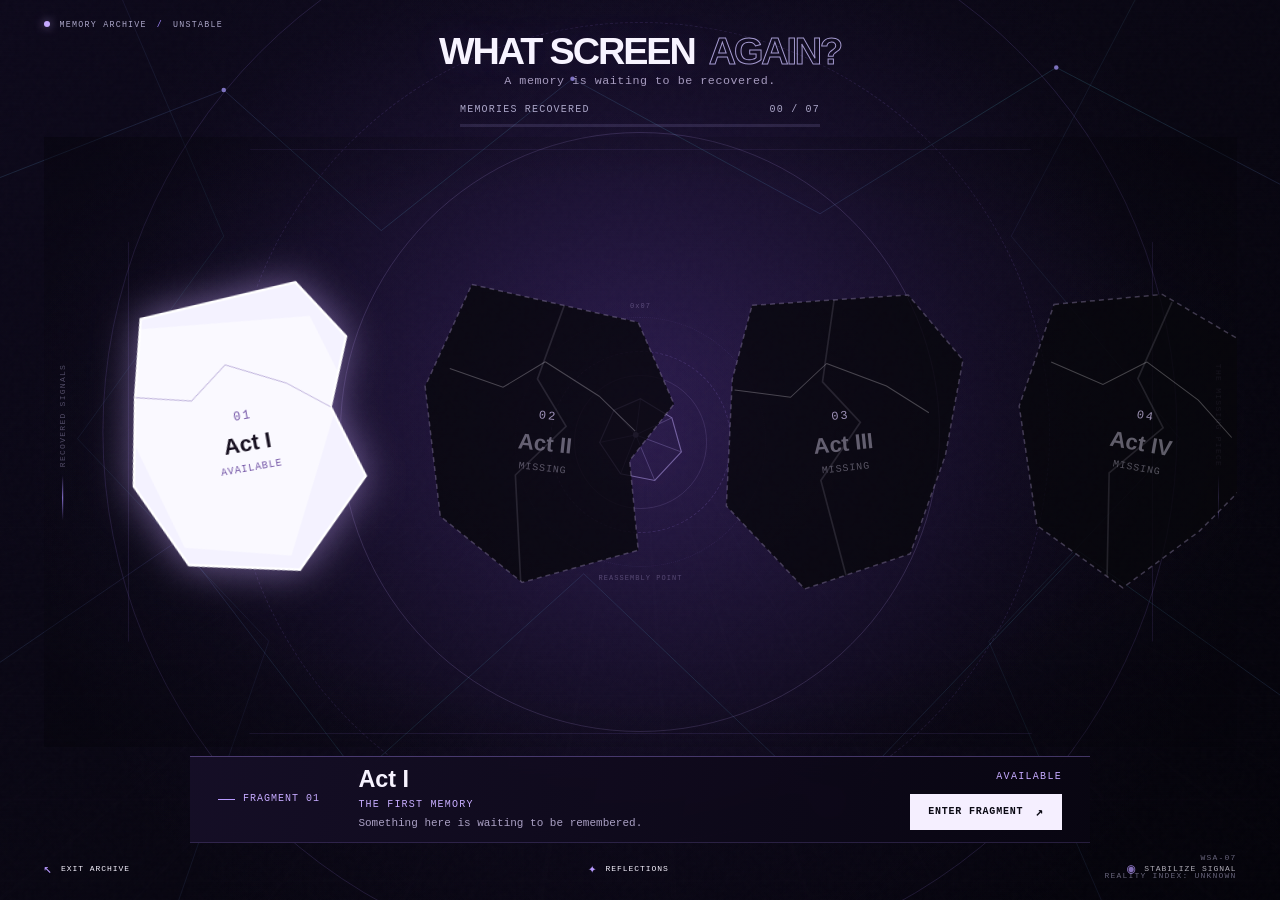
==== chapters.html @ a4ebb465 "Add files via upload" ====
<!DOCTYPE html>
<html lang="en">

<head>
    <meta charset="UTF-8">
    <meta name="viewport" content="width=device-width, initial-scale=1.0">
    <meta name="theme-color" content="#080711">
    <meta name="description" content="Seven fragments. Seven memories. One broken reality.">
    <title>Fragments - What Screen Again?</title>

    <link rel="stylesheet" href="css/chapters.css">

    <script src="js/progress.js" defer></script>
    <script src="js/page-transition.js" defer></script>
    <script src="js/acts.js" defer></script>
    <script src="js/toc.js" defer></script>
</head>

<body class="chapters-page">
    <main class="fragment-world" id="archiveScreen">
        <div class="fragment-backdrop" aria-hidden="true">
            <div class="portal-halo"></div>
            <div class="portal-ring portal-ring--outer"></div>
            <div class="portal-ring portal-ring--middle"></div>
            <div class="portal-ring portal-ring--inner"></div>
            <div class="portal-grid"></div>
            <div class="portal-scanline"></div>
            <div class="portal-noise"></div>

            <svg class="background-geometry" viewBox="0 0 1200 800" preserveAspectRatio="xMidYMid slice">
                <defs>
                    <linearGradient id="geometryGradient" x1="0" y1="0" x2="1" y2="1">
                        <stop offset="0%" stop-color="#8d78ff" />
                        <stop offset="50%" stop-color="#63e9ff" />
                        <stop offset="100%" stop-color="#8d78ff" />
                    </linearGradient>
                </defs>

                <g fill="none" stroke="url(#geometryGradient)" stroke-width="0.8">
                    <path d="M0 170 L230 80 L370 205 L540 70 L760 190 L970 60 L1200 180" opacity=".22" />
                    <path d="M0 610 L190 480 L350 690 L550 510 L770 720 L990 490 L1200 640" opacity=".19" />
                    <path d="M140 0 L230 210 L100 390 L270 570 L190 800" opacity=".13" />
                    <path d="M1040 0 L930 210 L1080 390 L910 570 L1010 800" opacity=".13" />
                </g>

                <g fill="#a99bff">
                    <circle cx="230" cy="80" r="2" />
                    <circle cx="540" cy="70" r="2" />
                    <circle cx="970" cy="60" r="2" />
                    <circle cx="350" cy="690" r="2" />
                    <circle cx="770" cy="720" r="2" />
                </g>
            </svg>
        </div>

        <div class="world-label world-label--top" aria-hidden="true">
            <span class="signal-dot"></span>
            <span>MEMORY ARCHIVE</span>
            <span class="label-divider">/</span>
            <span>UNSTABLE</span>
        </div>

        <div class="world-coordinate" aria-hidden="true">
            <span>WSA-07</span>
            <span>REALITY INDEX: UNKNOWN</span>
        </div>

        <section class="archive-interface" aria-label="Act selection">
            <div class="archive-introduction">
                <p class="archive-eyebrow">SEVEN PIECES OF A BROKEN WHOLE</p>
                <h1 class="archive-title">
                    WHAT SCREEN
                    <span>AGAIN?</span>
                </h1>
                <p class="archive-subtitle" id="archivePrompt">A memory is waiting to be recovered.</p>
            </div>

            <div class="archive-progress" aria-live="polite">
                <div class="archive-progress-heading">
                    <span id="archiveProgressLabel">MEMORY INTEGRITY</span>
                    <span id="archiveProgressStatus">01 / 07</span>
                </div>

                <div class="archive-progress-track" id="archiveProgressTrack" role="progressbar"
                    aria-label="Recovered acts" aria-valuemin="0" aria-valuemax="7" aria-valuenow="0">
                    <div class="archive-progress-fill" id="archiveProgressFill"></div>
                </div>
            </div>

            <div class="fragment-stage" id="fragmentStage">
                <div class="fragment-stage-caption fragment-stage-caption--left" aria-hidden="true">
                    <span class="caption-line"></span>
                    <span>RECOVERED SIGNALS</span>
                </div>

                <div class="fragment-stage-caption fragment-stage-caption--right" aria-hidden="true">
                    <span>THE MISSING PIECE</span>
                    <span class="caption-line"></span>
                </div>

                <div class="archive-record-grid" id="chapterList" aria-label="Seven story fragments">
                    <div class="fragment-loading" role="status">
                        <span class="loading-glyph" aria-hidden="true">◇</span>
                        <span>Reconstructing memory...</span>
                    </div>
                </div>

                <div class="fragment-core" id="fragmentCore" aria-hidden="true">
                    <div class="core-ring core-ring--one"></div>
                    <div class="core-ring core-ring--two"></div>
                    <div class="core-ring core-ring--three"></div>

                    <svg class="core-symbol" viewBox="0 0 100 100">
                        <path d="M50 5 L83 25 L93 61 L65 91 L29 84 L7 51 L22 17 Z" fill="none" stroke="currentColor"
                            stroke-width="1.2" />
                        <path
                            d="M50 5 L45 43 L83 25 M45 43 L93 61 M45 43 L29 84 M45 43 L7 51 M45 43 L22 17 M45 43 L65 91"
                            fill="none" stroke="currentColor" stroke-width=".8" opacity=".7" />
                        <circle cx="45" cy="43" r="3" fill="currentColor" />
                    </svg>

                    <span class="core-coordinate core-coordinate--top">0x07</span>
                    <span class="core-coordinate core-coordinate--bottom">REASSEMBLY POINT</span>
                </div>

                <div class="assembly-flash" id="assemblyFlash" aria-hidden="true"></div>
                <div class="fragment-stage-vignette" aria-hidden="true"></div>
            </div>

            <section class="act-inspector" id="actDetailScreen" aria-live="polite" aria-atomic="true">
                <div class="inspector-index">
                    <span class="inspector-index-line"></span>
                    <span id="actDetailNumber">FRAGMENT 01</span>
                </div>

                <div class="inspector-copy">
                    <h2 id="actDetailTitle">Act I</h2>
                    <p class="inspector-subtitle" id="actDetailSubtitle">THE FIRST MEMORY</p>
                    <p class="inspector-description" id="actDetailDescription">One piece remains visible. The rest are
                        lost in the signal.</p>
                </div>

                <div class="inspector-action">
                    <span class="inspector-status" id="actDetailStatus">AVAILABLE</span>
                    <a class="open-act-link" id="openActLink" href="chapters/chapter-1.html">
                        <span class="open-act-link-text">ENTER FRAGMENT</span>
                        <span class="open-act-link-arrow" aria-hidden="true">↗</span>
                    </a>
                </div>
            </section>

            <p class="archive-hint" id="archiveHint">SELECT A LIT FRAGMENT TO INSPECT ITS MEMORY</p>
        </section>

        <nav class="world-controls" aria-label="Archive controls">
            <a class="world-control" href="index.html" aria-label="Return to title screen">
                <span aria-hidden="true">↖</span>
                <span>EXIT ARCHIVE</span>
            </a>

            <a class="world-control" href="ending.html">
                <span aria-hidden="true">✦</span>
                <span>REFLECTIONS</span>
            </a>

            <button class="world-control world-control--quiet" id="toggleSignal" type="button" aria-pressed="false">
                <span class="signal-control-icon" aria-hidden="true">◉</span>
                <span>STABILIZE SIGNAL</span>
            </button>
        </nav>

        <div class="transition-overlay" id="pageTransition" aria-hidden="true" data-transition-state="idle">
            <div class="transition-scanlines"></div>
            <div class="transition-flash"></div>

            <div class="transition-message">
                <span class="transition-message-mark">W/</span>
                <span class="transition-message-text" id="transitionMessage">PREPARING YOUR STORY</span>
                <span class="transition-message-line"></span>
            </div>

            <div class="transition-coordinate">
                <span>WSA // SYSTEM</span>
                <span id="transitionStatus">CONNECTION STABLE</span>
            </div>
        </div>
    </main>
</body>

</html>
---- css/chapters.css ----
:root {
    color-scheme: dark;
    --color-void: #08070d;
    --color-night: #0c0a13;
    --color-panel: #13101c;
    --color-panel-soft: #191523;
    --color-panel-raised: #211b2d;
    --color-text: #f1edf5;
    --color-text-soft: #c2b9ce;
    --color-muted: #82788f;
    --color-violet: #b7a0ff;
    --color-violet-bright: #d0bfff;
    --color-violet-deep: #7960b9;
    --color-cyan: #8bd8df;
    --color-pink: #e7a4cb;
    --color-border: rgb(205 184 242 / 15%);
    --color-border-strong: rgb(205 184 242 / 30%);
    --color-success: #a9d7b8;
    --color-warning: #e7c58c;
    --color-danger: #e99aa7;

    --font-display: "Georgia", "Times New Roman", serif;
    --font-body: "Segoe UI", "Helvetica Neue", sans-serif;
    --font-interface: "Consolas", "Courier New", monospace;

    --text-xs: 0.68rem;
    --text-sm: 0.8rem;
    --text-base: 1rem;
    --text-lg: 1.15rem;
    --text-xl: 1.4rem;

    --page-width: 1440px;
    --content-width: 1080px;
    --reading-width: 760px;

    --space-1: 0.25rem;
    --space-2: 0.5rem;
    --space-3: 0.75rem;
    --space-4: 1rem;
    --space-5: 1.5rem;
    --space-6: 2rem;
    --space-7: 3rem;
    --space-8: 4rem;

    --radius-sm: 4px;
    --radius-md: 8px;
    --radius-lg: 14px;
    --radius-pill: 999px;

    --shadow-soft: 0 12px 40px rgb(0 0 0 / 22%);
    --shadow-deep: 0 24px 80px rgb(0 0 0 / 45%);

    --transition-fast: 160ms ease;
    --transition-normal: 280ms ease;
    --transition-slow: 500ms ease;
}

*,
*::before,
*::after {
    box-sizing: border-box;
}

html {
    min-height: 100%;
    scroll-behavior: smooth;
    background: var(--color-void);
    scrollbar-color: #514263 var(--color-night);
    scrollbar-width: thin;
}

body {
    min-width: 320px;
    min-height: 100vh;
    margin: 0;
    background: var(--color-void);
    color: var(--color-text);
    font-family: var(--font-body);
    font-size: var(--text-base);
    line-height: 1.65;
    -webkit-font-smoothing: antialiased;
    -moz-osx-font-smoothing: grayscale;
}

body,
button,
input,
textarea,
select {
    font-family: var(--font-body);
}

button,
input,
textarea,
select {
    color: inherit;
    font-size: inherit;
}

button,
a {
    -webkit-tap-highlight-color: transparent;
}

button {
    cursor: pointer;
}

button:disabled {
    cursor: not-allowed;
    opacity: 0.4;
}

a {
    color: inherit;
    text-decoration: none;
}

img,
picture,
video,
canvas,
svg {
    display: block;
    max-width: 100%;
}

img {
    height: auto;
}

h1,
h2,
h3,
h4,
p,
figure,
blockquote {
    margin: 0;
}

h1,
h2,
h3,
h4 {
    font-weight: 400;
    line-height: 1.15;
}

ul,
ol {
    margin: 0;
    padding: 0;
    list-style: none;
}

[hidden],
.hidden {
    display: none !important;
}

::selection {
    color: var(--color-void);
    background: var(--color-violet);
}

::-webkit-scrollbar {
    width: 8px;
    height: 8px;
}

::-webkit-scrollbar-track {
    background: var(--color-night);
}

::-webkit-scrollbar-thumb {
    border: 2px solid var(--color-night);
    border-radius: var(--radius-pill);
    background: #514263;
}

::-webkit-scrollbar-thumb:hover {
    background: #77638f;
}

:focus-visible {
    outline: 2px solid var(--color-cyan);
    outline-offset: 4px;
}

:focus:not(:focus-visible) {
    outline: none;
}

button:focus-visible,
a:focus-visible {
    border-radius: var(--radius-sm);
}

.skip-link {
    position: fixed;
    z-index: 9999;
    top: 1rem;
    left: 1rem;
    padding: 0.75rem 1rem;
    transform: translateY(-180%);
    border: 1px solid var(--color-border-strong);
    border-radius: var(--radius-md);
    background: var(--color-panel);
    color: var(--color-text);
}

.skip-link:focus {
    transform: translateY(0);
}

.display-font {
    font-family: var(--font-display);
}

.interface-font {
    font-family: var(--font-interface);
}

.eyebrow {
    color: var(--color-violet);
    font-family: var(--font-interface);
    font-size: var(--text-xs);
    font-weight: 600;
    letter-spacing: 0.24em;
    line-height: 1.6;
    text-transform: uppercase;
}

.muted-text {
    color: var(--color-muted);
}

.accent-text {
    color: var(--color-violet-bright);
}

.primary-button,
.secondary-button {
    display: inline-flex;
    min-height: 46px;
    align-items: center;
    justify-content: center;
    gap: 0.75rem;
    padding: 0.75rem 1.25rem;
    border: 1px solid transparent;
    border-radius: var(--radius-sm);
    font-family: var(--font-interface);
    font-size: var(--text-sm);
    font-weight: 600;
    letter-spacing: 0.1em;
    text-align: center;
    text-transform: uppercase;
    transition:
        color var(--transition-fast),
        background var(--transition-fast),
        border-color var(--transition-fast),
        transform var(--transition-fast),
        box-shadow var(--transition-fast);
}

.primary-button {
    border-color: var(--color-violet);
    background: var(--color-violet);
    color: var(--color-void);
}

.primary-button:hover:not(:disabled) {
    transform: translateY(-2px);
    border-color: var(--color-violet-bright);
    background: var(--color-violet-bright);
    box-shadow: 0 8px 28px rgb(183 160 255 / 20%);
}

.secondary-button {
    border-color: var(--color-border-strong);
    background: rgb(255 255 255 / 2%);
    color: var(--color-text);
}

.secondary-button:hover:not(:disabled) {
    border-color: var(--color-violet);
    background: rgb(183 160 255 / 8%);
    color: var(--color-violet-bright);
}

.button-link {
    text-decoration: none;
}

.panel {
    border: 1px solid var(--color-border);
    border-radius: var(--radius-md);
    background: var(--color-panel);
    box-shadow: var(--shadow-soft);
}

.divider {
    width: 100%;
    height: 1px;
    border: 0;
    background: linear-gradient(90deg, transparent, var(--color-border-strong), transparent);
}

.page-transition-overlay {
    position: fixed;
    z-index: 9998;
    inset: 0;
    pointer-events: none;
    background: var(--color-void);
    opacity: 0;
    transition: opacity var(--transition-normal);
}

.page-transition-overlay.is-active {
    pointer-events: auto;
    opacity: 1;
}

@media (max-width: 768px) {
    :root {
        --space-7: 2.25rem;
        --space-8: 3rem;
    }

    body {
        font-size: 0.95rem;
    }
}

@media (max-width:480px) {
    :root {
        --text-xl: 1.2rem;
    }

    .primary-button,
    .secondary-button {
        min-height: 44px;
        padding: 0.7rem 1rem;
        font-size: 0.72rem;
    }
}

@media (prefers-reduced-motion:reduce) {

    *,
    *::before,
    *::after {
        scroll-behavior: auto !important;
        animation-duration: 0.01ms !important;
        animation-iteration-count: 1 !important;
        transition-duration: 0.01ms !important;
    }
}

:root {
    --void: #080611;
    --void-deep: #04030a;
    --panel: rgba(16, 11, 32, 0.94);
    --white: #f7f3ff;
    --muted: #aaa0c4;
    --violet: #a58aff;
    --violet-hot: #d0bdff;
    --cyan: #b9a4ff;
    --line: rgba(177, 148, 255, 0.25);
    --ease-out: cubic-bezier(0.16, 1, 0.3, 1);
    --fragment-size: clamp(110px, 20vmin, 300px);
}

* {
    box-sizing: border-box;
}

html {
    min-height: 100%;
    background: var(--void);
}

body.chapters-page {
    width: 100%;
    min-width: 320px;
    min-height: 100vh;
    min-height: 100dvh;
    margin: 0;
    overflow: hidden;
    color: var(--white);
    background: var(--void);
    font-family: "Courier New", monospace;
}

body.chapters-page a {
    color: inherit;
    text-decoration: none;
}

body.chapters-page button {
    color: inherit;
    font: inherit;
}

body.chapters-page button:focus-visible,
body.chapters-page a:focus-visible {
    outline: 2px solid var(--cyan);
    outline-offset: 5px;
}

.fragment-world {
    position: relative;
    isolation: isolate;
    display: grid;
    grid-template-rows: auto minmax(0, 1fr) auto;
    width: 100%;
    min-height: 100vh;
    min-height: 100dvh;
    padding:
        clamp(12px, 2.3vh, 24px) clamp(14px, 3.4vw, 54px);
    overflow: hidden;
    background:
        radial-gradient(ellipse at 50% 42%, rgba(105, 64, 180, 0.2), transparent 58%),
        linear-gradient(145deg, #0d091b 0%, #080611 56%, #04030a 100%);
}

.fragment-backdrop {
    position: absolute;
    z-index: -2;
    inset: 0;
    overflow: hidden;
    pointer-events: none;
}

.portal-halo {
    position: absolute;
    top: 50%;
    left: 50%;
    width: min(95vw, 1250px);
    aspect-ratio: 1;
    border-radius: 50%;
    transform: translate(-50%, -50%);
    background: radial-gradient(circle, rgba(128, 83, 220, 0.16) 0%, rgba(79, 48, 145, 0.07) 42%, transparent 72%);
    animation: halo-breathe 9s ease-in-out infinite;
}

.portal-ring {
    position: absolute;
    top: 48%;
    left: 50%;
    aspect-ratio: 1;
    border: 1px solid rgba(170, 133, 255, 0.15);
    border-radius: 50%;
    transform: translate(-50%, -50%);
}

.portal-ring--outer {
    width: min(84vw, 1100px);
    animation:
        orbit-spin 100s linear infinite;
}

.portal-ring--middle {
    width: min(67vw, 820px);
    border-style: dashed;
    border-color: rgba(170, 133, 255, 0.13);
    animation: orbit-spin 70s linear infinite reverse;
}

.portal-ring--inner {
    width: min(48vw, 600px);
    border-color: rgba(195, 166, 255, 0.17);
}

.portal-grid {
    position: absolute;
    inset: -25%;
    opacity: 0.2;
    background-image:
        linear-gradient(rgba(155, 124, 220, 0.045) 1px, transparent 1px),
        linear-gradient(90deg, rgba(155, 124, 220, 0.045) 1px, transparent 1px);
    background-size: clamp(28px, 4vw, 58px) clamp(28px, 4vw, 58px);
    transform: perspective(600px) rotateX(62deg) scale(1.6);
    transform-origin: center 68%;
    mask-image: linear-gradient(to bottom, transparent 3%, black 38%, transparent 95%);
}

.portal-scanline {
    position: absolute;
    inset: 0;
    opacity: 0.07;
    background: repeating-linear-gradient(to bottom, transparent 0, transparent 3px, rgba(190, 174, 255, 0.07) 4px);
}

.portal-noise {
    position: absolute;
    inset: 0;
    opacity: 0.035;
    background-image: url("data:image/svg+xml,%3Csvg viewBox='0 0 180 180' xmlns='http://www.w3.org/2000/svg'%3E%3Cfilter id='n'%3E%3CfeTurbulence type='fractalNoise' baseFrequency='.92' numOctaves='3' stitchTiles='stitch'/%3E%3C/filter%3E%3Crect width='100%25' height='100%25' filter='url(%23n)' opacity='.55'/%3E%3C/svg%3E");
}

.background-geometry {
    position: absolute;
    inset: 0;
    width: 100%;
    height: 100%;
    opacity: 0.72;
}

.world-label,
.world-coordinate {
    position: relative;
    z-index: 5;
    display: flex;
    align-items: center;
    gap: 10px;
    color: #aaa5c7;
    font-size: clamp(8px, 0.65vw, 10px);
    letter-spacing: 0.15em;
}

.world-label {
    justify-self: start;
    min-height: 20px;
}

.signal-dot {
    width: 6px;
    height: 6px;
    flex: 0 0 auto;
    border-radius: 50%;
    background: #c5aaff;
    box-shadow: 0 0 10px rgba(197, 170, 255, 0.7);
    animation: signal-pulse 2.2s ease-in-out infinite;
}

.label-divider {
    color: var(--violet);
}

.world-coordinate {
    position: absolute;
    right: clamp(14px, 3.4vw, 54px);
    bottom: 18px;
    flex-direction: column;
    align-items: flex-end;
    gap: 5px;
    opacity: 0.58;
    text-align: right;
    font-size: 8px;
}

.archive-interface {
    position: relative;
    z-index: 2;
    display: grid;
    grid-template-rows: auto auto minmax(0, 1fr) auto auto;
    align-items: center;
    justify-items: center;
    gap: clamp(6px, 1.1vh, 12px);
    width: 100%;
    min-height: 0;
    padding: 0;
}

.archive-introduction {
    position: relative;
    z-index: 3;
    width: 100%;
    text-align: center;
}

.archive-eyebrow {
    margin: 0 0 7px;
    color: #c4aaff;
    font-size: clamp(8px, 0.8vw, 11px);
    letter-spacing: 0.24em;
}

.archive-title {
    margin: 0;
    font-family: Arial, Helvetica, sans-serif;
    font-size: clamp(24px, 4.2vh, 40px);
    font-weight: 900;
    line-height: 0.9;
    letter-spacing: -0.055em;
    text-shadow: 0 0 35px rgba(157, 131, 255, 0.14);
}

.archive-title span {
    display: inline-block;
    margin-left: 0.15em;
    color: transparent;
    -webkit-text-stroke: 1px rgba(205, 193, 255, 0.78);
    text-shadow: none;
}

.archive-subtitle {
    margin: 4px 0 0;
    color: #a69bbf;
    font-size: clamp(10px, 1.3vh, 13px);
    letter-spacing: 0.045em;
}

.archive-progress {
    width: min(360px, 60vw);
    margin: 0 auto;
}

.archive-progress-heading {
    display: flex;
    justify-content: space-between;
    gap: 12px;
    margin-bottom: 6px;
    color: #aaa5c7;
    font-size: 10px;
    letter-spacing: 0.12em;
}

.archive-progress-track {
    width: 100%;
    height: 3px;
    overflow: hidden;
    background: rgba(175, 164, 232, 0.15);
}

.archive-progress-fill {
    width: 0;
    height: 100%;
    background: linear-gradient(90deg, #7955d9, #c1a5ff);
    box-shadow: 0 0 12px rgba(172, 132, 255, 0.35);
    transition: width 800ms var(--ease-out);
}

.fragment-stage {
    position: relative;
    display: grid;
    place-items: center;
    width: 100%;
    height: 100%;
    min-height: 0;
    overflow: visible;
    isolation: isolate;
    container-type: size;
    --fragment-size: clamp(110px, min(55cqh, 22cqw), 300px);
}

.fragment-stage::before {
    position: absolute;
    z-index: -1;
    inset: 2% 7%;
    border: 1px solid rgba(166, 128, 255, 0.12);
    content: "";
    clip-path: polygon(12% 0, 88% 0, 100% 16%, 100% 84%, 88% 100%, 12% 100%, 0 84%, 0 16%);
}

.fragment-stage-caption {
    position: absolute;
    z-index: 1;
    top: 50%;
    display: flex;
    align-items: center;
    gap: 8px;
    color: rgba(169, 161, 204, 0.5);
    font-size: 8px;
    letter-spacing: 0.16em;
    writing-mode: vertical-rl;
}

.fragment-stage-caption--left {
    left: 1%;
    transform: translateY(-50%) rotate(180deg);
}

.fragment-stage-caption--right {
    right: 1%;
    transform: translateY(-50%);
}

.caption-line {
    width: 1px;
    height: clamp(22px, 5vh, 55px);
    background: linear-gradient(transparent, var(--violet), transparent);
}

.archive-record-grid {
    position: relative;
    z-index: 3;
    display: flex;
    align-items: center;
    gap: clamp(16px, 3cqw, 48px);
    width: 100%;
    height: 100%;
    min-height: 0;
    padding-inline: 6%;
    overflow-x: auto;
    overflow-y: hidden;
    overscroll-behavior-x: contain;
    scroll-snap-type: x proximity;
    scrollbar-width: thin;
}

.archive-record-grid .chapter-node:first-child {
    margin-left: auto;
}

.archive-record-grid .chapter-node:last-child {
    margin-right: auto;
}

.fragment-loading {
    display: flex;
    flex-direction: column;
    align-items: center;
    gap: 12px;
    margin: auto;
    color: var(--muted);
    font-size: 10px;
    letter-spacing: 0.14em;
    text-align: center;
    animation: loading-fade 1.5s ease-in-out infinite alternate;
}

.loading-glyph {
    color: #c5aaff;
    font-size: 30px;
}

.fragment-core {
    position: absolute;
    z-index: 0;
    top: 50%;
    left: 50%;
    display: grid;
    place-items: center;
    width: clamp(150px, 24vmin, 280px);
    aspect-ratio: 1;
    pointer-events: none;
    transform: translate(-50%, -50%);
    color: #c6adff;
    opacity: 0.48;
}

.core-ring {
    position: absolute;
    inset: 0;
    border: 1px solid rgba(174, 137, 255, 0.36);
    border-radius: 50%;
}

.core-ring--one {
    inset: 8%;
    border-style: dashed;
    animation: orbit-spin 30s linear infinite;
}

.core-ring--two {
    inset: 19%;
    border-color: rgba(196, 168, 255, 0.28);
    animation: orbit-spin 22s linear infinite reverse;
}

.core-ring--three {
    inset: -8%;
    border-color: rgba(174, 137, 255, 0.19);
    border-style: dotted;
    animation: orbit-spin 45s linear infinite;
}

.core-symbol {
    width: 44%;
    color: #c5adff;
    filter: drop-shadow(0 0 12px rgba(164, 125, 255, 0.45));
}

.core-coordinate {
    position: absolute;
    color: rgba(198, 179, 238, 0.68);
    font-size: 7px;
    letter-spacing: 0.15em;
}

.core-coordinate--top {
    top: -15%;
}

.core-coordinate--bottom {
    bottom: -16%;
    white-space: nowrap;
}

.chapter-node {
    position: relative;
    display: block;
    flex: 0 0 auto;
    width: var(--fragment-size);
    aspect-ratio: 220 / 250;
    min-width: 0;
    padding: 0;
    border: 0;
    background: none;
    overflow: visible;
    color: var(--white);
    text-align: center;
    cursor: pointer;
    scroll-snap-align: center;
    filter: drop-shadow(0 0 18px rgba(133, 87, 220, 0.13));
    transition:
        transform 500ms var(--ease-out),
        opacity 400ms ease,
        filter 400ms ease;
}

.chapter-node:hover,
.chapter-node:focus-visible {
    z-index: 5;
    transform: translateY(-5px) scale(1.045);
    filter: drop-shadow(0 0 22px rgba(169, 128, 255, 0.35));
}

.fragment-art {
    position: absolute;
    inset: 0;
    width: 100%;
    height: 100%;
    overflow: visible;
    pointer-events: none;
}

.fragment-label {
    position: absolute;
    inset: 0;
    display: flex;
    flex-direction: column;
    align-items: center;
    justify-content: center;
    gap: 0.3em;
    pointer-events: none;
}

.chapter-number {
    color: #c5aaff;
    font-size: clamp(8px, calc(var(--fragment-size) * 0.075), 12px);
    letter-spacing: 0.16em;
}

.chapter-title {
    max-width: 100%;
    color: var(--white);
    font-family: Arial, Helvetica, sans-serif;
    font-size: clamp(11px, calc(var(--fragment-size) * 0.125), 22px);
    font-weight: 800;
    line-height: 1.15;
    overflow-wrap: anywhere;
}

.chapter-status {
    color: #c7b2ff;
    font-size: clamp(7px, calc(var(--fragment-size) * 0.055), 10px);
    letter-spacing: 0.09em;
}

.fragment-silhouette {
    stroke: rgba(190, 160, 255, 0.6);
    stroke-width: 1.5px;
    vector-effect: non-scaling-stroke;
}

.fragment-crack {
    stroke: rgba(255, 255, 255, 0.3);
    stroke-width: 1px;
    vector-effect: non-scaling-stroke;
}

.fragment-memory-symbol {
    font-size: 72px;
    fill: #fff;
    stroke: #120a24;
    stroke-width: 1px;
    paint-order: stroke;
}

.chapter-node.is-available {
    filter: drop-shadow(0 0 28px rgba(197, 168, 255, 0.32));
}

.chapter-node.is-available .fragment-silhouette {
    stroke: #fff;
    stroke-width: 2px;
}

.chapter-node.is-available .fragment-crack {
    stroke: rgba(90, 60, 160, 0.4);
}

.chapter-node.is-available .chapter-number,
.chapter-node.is-available .chapter-status {
    color: #7254a6;
}

.chapter-node.is-available .chapter-title {
    color: #171020;
}

.chapter-node.is-complete {
    filter: drop-shadow(0 0 18px rgba(145, 103, 220, 0.2));
}

.chapter-node.is-complete .fragment-label {
    justify-content: flex-end;
    padding-bottom: 12%;
    text-shadow: 0 1px 8px rgba(5, 3, 12, 0.9);
}

.chapter-node.is-complete .chapter-status {
    color: #d0baff;
}

.chapter-node.is-locked {
    color: #625777;
    filter: saturate(0.45);
    opacity: 0.8;
}

.chapter-node.is-locked .fragment-silhouette {
    stroke: rgba(170, 140, 230, 0.45);
    stroke-dasharray: 5 4;
}

.chapter-node.is-locked .chapter-title {
    color: #77718d;
}

.chapter-node.is-locked .chapter-status {
    color: #69647d;
}

.chapter-node.is-selected {
    filter: drop-shadow(0 0 20px rgba(200, 170, 255, 0.55));
}

.chapter-node.is-selected .fragment-silhouette {
    stroke: #fff;
    stroke-width: 2.5px;
}

.act-inspector {
    position: relative;
    z-index: 4;
    display: grid;
    grid-template-columns: auto minmax(0, 1fr) auto;
    align-items: center;
    gap: clamp(18px, 3vw, 42px);
    width: min(900px, 100%);
    min-height: 0;
    padding: 10px clamp(16px, 2.5vw, 28px);
    background: linear-gradient(100deg, rgba(22, 15, 39, 0.95), rgba(9, 6, 18, 0.91));
    border-top: 1px solid rgba(175, 143, 255, 0.35);
    border-bottom: 1px solid rgba(175, 143, 255, 0.18);
    backdrop-filter: blur(12px);
}

.inspector-index {
    display: flex;
    align-items: center;
    gap: 8px;
    color: #c5aaff;
    font-size: 10px;
    letter-spacing: 0.1em;
    white-space: nowrap;
}

.inspector-index-line {
    display: block;
    width: 17px;
    height: 1px;
    background: #b89aff;
}

.inspector-copy {
    min-width: 0;
}

.inspector-copy h2 {
    margin: 0;
    font-family: Arial, Helvetica, sans-serif;
    font-size: clamp(18px, 2.6vh, 26px);
    font-weight: 800;
    line-height: 1.1;
}

.inspector-subtitle {
    margin: 4px 0 0;
    color: #c7adff;
    font-size: 10px;
    letter-spacing: 0.12em;
}

.inspector-description {
    max-width: 60ch;
    margin: 2px 0 0;
    color: var(--muted);
    font-size: 11px;
    line-height: 1.45;
}

.inspector-action {
    display: flex;
    flex-direction: column;
    align-items: flex-end;
    gap: 9px;
}

.inspector-status {
    color: #c5aaff;
    font-size: 10px;
    letter-spacing: 0.13em;
}

.open-act-link {
    display: inline-flex;
    align-items: center;
    justify-content: center;
    gap: 12px;
    min-height: 36px;
    padding: 0 18px;
    color: #0a0913 !important;
    background: #f5efff;
    font-size: 10px;
    font-weight: 800;
    letter-spacing: 0.08em;
    transition: background 250ms ease, box-shadow 250ms ease, transform 250ms ease;
}

.open-act-link:hover {
    color: #171020 !important;
    background: #d8c4ff;
    box-shadow: 0 0 24px rgba(174, 137, 255, 0.25);
    transform: translateY(-2px);
}

.open-act-link[aria-disabled="true"] {
    color: #8a859e !important;
    background: rgba(114, 108, 145, 0.16);
    box-shadow: none;
    pointer-events: none;
}

.open-act-link-arrow {
    font-size: 13px;
}

.archive-hint {
    margin: 0;
    color: rgba(190, 174, 224, 0.66);
    font-size: 10px;
    letter-spacing: 0.14em;
    text-align: center;
}

.world-controls {
    position: relative;
    z-index: 5;
    display: flex;
    align-items: center;
    justify-content: space-between;
    gap: 12px;
    min-height: 22px;
}

.world-control {
    display: inline-flex;
    align-items: center;
    gap: 8px;
    padding: 5px 0;
    color: #a9a2c5;
    background: transparent;
    border: 0;
    cursor: pointer;
    font-size: 8px !important;
    letter-spacing: 0.12em;
    transition: color 250ms ease;
}

.world-control:hover {
    color: #cbb5ff;
}

.world-control>span:first-child {
    color: #b89aff;
    font-size: 14px;
}

.world-control--quiet {
    opacity: 0.7;
}

.world-control--quiet[aria-pressed="true"] {
    color: #cbb5ff;
    opacity: 1;
}

.fragment-world.is-assembling .chapter-node {
    animation: fragment-converge 1.25s var(--ease-out) both;
}

.fragment-world.is-assembling .chapter-node:nth-child(2) {
    animation-delay: 60ms;
}

.fragment-world.is-assembling .chapter-node:nth-child(3) {
    animation-delay: 120ms;
}

.fragment-world.is-assembling .chapter-node:nth-child(4) {
    animation-delay: 180ms;
}

.fragment-world.is-assembling .chapter-node:nth-child(5) {
    animation-delay: 240ms;
}

.fragment-world.is-assembling .chapter-node:nth-child(6) {
    animation-delay: 300ms;
}

.fragment-world.is-assembling .chapter-node:nth-child(7) {
    animation-delay: 360ms;
}

.assembly-flash {
    position: absolute;
    z-index: 8;
    inset: 0;
    opacity: 0;
    pointer-events: none;
    background: radial-gradient(circle at center, rgba(250, 243, 255, 0.85) 0%, rgba(165, 125, 255, 0.3) 16%, transparent 58%);
}

.fragment-world.is-assembling .assembly-flash {
    animation: assembly-flare 1.8s ease-out both;
}

.fragment-world.is-assembled .fragment-core {
    color: #c6adff;
    opacity: 1;
    filter: drop-shadow(0 0 18px rgba(174, 137, 255, 0.5));
}

.fragment-world.is-assembled .core-ring {
    border-color: rgba(196, 168, 255, 0.6);
}

body.chapters-page .world-label,
body.chapters-page .archive-introduction,
body.chapters-page .archive-progress,
body.chapters-page .fragment-stage,
body.chapters-page .act-inspector,
body.chapters-page .archive-hint,
body.chapters-page .world-controls {
    animation: interface-enter 700ms var(--ease-out) both;
}

body.chapters-page .archive-introduction {
    animation-delay: 70ms;
}

body.chapters-page .archive-progress {
    animation-delay: 140ms;
}

body.chapters-page .fragment-stage {
    animation-delay: 200ms;
}

body.chapters-page .act-inspector {
    animation-delay: 280ms;
}

body.chapters-page .world-controls {
    animation-delay: 340ms;
}

.fragment-world.signal-stabilized .portal-grid,
.fragment-world.signal-stabilized .portal-scanline,
.fragment-world.signal-stabilized .portal-noise {
    opacity: 0.025;
}

.fragment-world.signal-stabilized .portal-ring {
    animation-play-state: paused;
    opacity: 0.45;
}

.fragment-world.signal-stabilized .portal-halo {
    animation: none;
    opacity: 0.45;
}

@keyframes interface-enter {
    from {
        opacity: 0;
        transform: translateY(12px);
    }

    to {
        opacity: 1;
        transform: translateY(0);
    }
}

@keyframes halo-breathe {

    0%,
    100% {
        opacity: 0.55;
        transform: translate(-50%, -50%) scale(0.96);
    }

    50% {
        opacity: 1;
        transform: translate(-50%, -50%) scale(1.04);
    }
}

@keyframes orbit-spin {
    to {
        rotate: 360deg;
    }
}

@keyframes signal-pulse {

    0%,
    100% {
        opacity: 0.55;
        box-shadow: 0 0 5px #c5aaff;
    }

    50% {
        opacity: 1;
        box-shadow: 0 0 13px #c5aaff;
    }
}

@keyframes loading-fade {
    from {
        opacity: 0.45;
    }

    to {
        opacity: 1;
    }
}

@keyframes fragment-converge {
    0% {
        transform: translate(0, 0) scale(1);
    }

    55% {
        transform: translate(0, -8px) scale(0.94);
    }

    100% {
        transform: translate(0, 0) scale(1);
    }
}

@keyframes assembly-flare {
    0% {
        opacity: 0;
    }

    35% {
        opacity: 1;
    }

    100% {
        opacity: 0;
    }
}

@media (min-width:601px) {
    .fragment-world {
        height: 100dvh;
        min-height: 0;
        padding-block: clamp(8px, 1.6vh, 18px);
    }

    .archive-eyebrow,
    .archive-hint {
        display: none;
    }
}

@media (max-width:900px) {
    .fragment-stage-caption {
        font-size: 7px;
    }

    .act-inspector {
        gap: 18px;
    }

    .world-coordinate {
        display: none;
    }
}

@media (max-width:600px) {
    body.chapters-page {
        overflow: auto;
        overflow-x: hidden;
    }

    .fragment-world {
        min-height: 100vh;
        min-height: 100dvh;
        height: auto;
        grid-template-rows: auto 1fr auto;
        padding: max(12px, env(safe-area-inset-top)) 12px max(12px, env(safe-area-inset-bottom));
        overflow: clip;
    }

    .archive-interface {
        grid-template-rows: auto auto minmax(240px, 1fr) auto auto;
        gap: 14px;
        padding: 12px 0;
    }

    .archive-eyebrow {
        font-size: 8px;
        letter-spacing: 0.16em;
    }

    .archive-title {
        font-size: clamp(32px, 9vw, 46px);
    }

    .archive-subtitle {
        font-size: 11px;
    }

    .archive-progress {
        width: min(340px, 82vw);
    }

    .fragment-stage {
        min-height: 320px;
    }

    .fragment-stage::before {
        inset: 3%;
    }

    .fragment-stage-caption {
        display: none;
    }

    .fragment-core {
        width: clamp(100px, 28vw, 150px);
    }

    .act-inspector {
        grid-template-columns: 1fr;
        gap: 14px;
        padding: 18px;
    }

    .inspector-copy h2 {
        font-size: 25px;
    }

    .inspector-description {
        font-size: 12px;
    }

    .inspector-action {
        align-items: flex-start;
    }

    .open-act-link {
        min-height: 42px;
        font-size: 9px;
    }

    .archive-hint {
        max-width: 90%;
        font-size: 8px;
        line-height: 1.7;
    }

    .world-controls {
        padding-top: 5px;
    }

    .world-control {
        gap: 5px;
        font-size: 7px !important;
    }

    .portal-ring--outer {
        width: 125vw;
    }

    .portal-ring--middle {
        width: 100vw;
    }

    .portal-ring--inner {
        width: 75vw;
    }
}

@media (max-height:650px) and (min-width:601px) {
    .fragment-world {
        padding-top: 8px;
        padding-bottom: 8px;
    }

    .archive-interface {
        gap: 5px;
    }

    .archive-title {
        font-size: clamp(22px, 4.5vh, 32px);
    }

    .fragment-core {
        width: clamp(100px, 18vmin, 175px);
    }

    .act-inspector {
        padding-top: 7px;
        padding-bottom: 7px;
    }
}

@media (prefers-reduced-motion:reduce) {

    *,
    *::before,
    *::after {
        scroll-behavior: auto !important;
        animation-duration: 0.01ms !important;
        animation-iteration-count: 1 !important;
        transition-duration: 0.01ms !important;
    }
}

.fragment-stage {
    grid-template-columns: minmax(0, 1fr);
    grid-template-rows: minmax(0, 1fr);
}

.archive-record-grid {
    grid-area: 1 / 1;
}

.fragment-stage-vignette {
    position: absolute;
    z-index: 2;
    inset: 0;
    pointer-events: none;
    background: radial-gradient(ellipse at center, transparent 60%, rgba(4, 3, 10, 0.45) 100%);
}

.transition-overlay {
    position: fixed;
    inset: 0;
    z-index: 9999;
    display: grid;
    place-items: center;
    overflow: hidden;
    background: #050509;
    color: #e8e8f4;
    opacity: 0;
    visibility: hidden;
    pointer-events: none;
    isolation: isolate;
}

.transition-overlay.is-active {
    visibility: visible;
    pointer-events: auto;
}

.transition-overlay.is-visible {
    opacity: 1;
}

.transition-overlay.is-exiting {
    opacity: 1;
    visibility: visible;
    pointer-events: auto;
    animation: none;
}

.transition-scanlines {
    position: absolute;
    inset: 0;
    z-index: -1;
    pointer-events: none;
    background: repeating-linear-gradient(to bottom, transparent 0, transparent 3px, rgb(160 180 255 / 5%) 4px, transparent 5px);
    opacity: 0;
}

.transition-overlay.is-active .transition-scanlines {
    animation: transition-scanline-flicker 0.16s steps(2, end) infinite;
}

.transition-overlay::before,
.transition-overlay::after {
    position: absolute;
    inset: 0;
    content: "";
    pointer-events: none;
    opacity: 0;
}

.transition-overlay::before {
    background: rgb(60 115 255 / 9%);
    mix-blend-mode: screen;
}

.transition-overlay::after {
    background: rgb(255 40 95 / 6%);
    mix-blend-mode: screen;
}

.transition-overlay.is-glitching::before {
    animation: transition-signal-blue 0.45s steps(2, end) both;
}

.transition-overlay.is-glitching::after {
    animation: transition-signal-red 0.45s steps(2, end) both;
}

.transition-message {
    display: flex;
    flex-direction: column;
    align-items: center;
    gap: 18px;
    width: min(82vw, 440px);
    text-align: center;
    opacity: 0;
    transform: translateY(12px);
}

.transition-overlay.is-active .transition-message {
    animation: transition-message-in 0.7s ease 0.15s both;
}

.transition-message-mark {
    display: grid;
    place-items: center;
    width: 48px;
    height: 48px;
    border: 1px solid rgb(174 185 255 / 40%);
    color: #c4cbff;
    font-size: 1.1rem;
    letter-spacing: -0.08em;
    box-shadow: 0 0 22px rgb(104 122 255 / 12%), inset 0 0 16px rgb(104 122 255 / 8%);
}

.transition-message-text {
    color: #c5c7dc;
    font-family: var(--font-mono, monospace);
    font-size: clamp(0.65rem, 1.6vw, 0.8rem);
    font-weight: 600;
    letter-spacing: 0.28em;
    line-height: 1.8;
    overflow-wrap: anywhere;
}

.transition-message-line {
    display: block;
    width: 0;
    height: 1px;
    background: linear-gradient(90deg, transparent, #8997ff, #e0e4ff, #8997ff, transparent);
    box-shadow: 0 0 14px rgb(137 151 255 / 65%);
}

.transition-overlay.is-active .transition-message-line {
    animation: transition-line-expand 0.8s ease 0.35s forwards;
}

.transition-coordinate {
    position: absolute;
    right: clamp(18px, 4vw, 48px);
    bottom: clamp(18px, 4vh, 36px);
    left: clamp(18px, 4vw, 48px);
    display: flex;
    justify-content: space-between;
    gap: 16px;
    color: rgb(185 190 220 / 45%);
    font-family: var(--font-mono, monospace);
    font-size: 0.58rem;
    letter-spacing: 0.13em;
    text-transform: uppercase;
    opacity: 0;
}

.transition-overlay.is-active .transition-coordinate {
    animation: transition-coordinate-in 0.6s ease 0.5s forwards;
}

#transitionStatus {
    text-align: right;
}

.transition-flash {
    position: absolute;
    inset: 0;
    z-index: 2;
    background: #dfe5ff;
    opacity: 0;
    pointer-events: none;
}

.transition-overlay.is-flashing .transition-flash {
    animation: transition-flash 0.28s ease-out both;
}

.transition-overlay.is-glitching .transition-message-mark {
    animation: transition-mark-glitch 0.35s steps(2, end) both;
}

.transition-overlay.is-glitching .transition-message-text {
    animation: transition-text-glitch 0.35s steps(2, end) both;
}

@keyframes transition-message-in {
    from {
        opacity: 0;
        transform: translateY(12px);
        filter: blur(5px);
    }

    to {
        opacity: 1;
        transform: translateY(0);
        filter: blur(0);
    }
}

@keyframes transition-line-expand {
    from {
        width: 0;
    }

    to {
        width: min(100%, 240px);
    }
}

@keyframes transition-coordinate-in {
    from {
        opacity: 0;
        transform: translateY(5px);
    }

    to {
        opacity: 1;
        transform: translateY(0);
    }
}

@keyframes transition-scanline-flicker {
    0% {
        opacity: 0.25;
    }

    50% {
        opacity: 0.7;
    }

    100% {
        opacity: 0.4;
    }
}

@keyframes transition-signal-blue {
    0% {
        opacity: 0;
        transform: translateX(0);
    }

    20% {
        opacity: 0.7;
        transform: translateX(-7px);
    }

    45% {
        opacity: 0.15;
        transform: translateX(5px);
    }

    70% {
        opacity: 0.65;
        transform: translateX(-3px);
    }

    100% {
        opacity: 0;
        transform: translateX(0);
    }
}

@keyframes transition-signal-red {
    0% {
        opacity: 0;
        transform: translateX(0);
    }

    25% {
        opacity: 0.65;
        transform: translateX(6px);
    }

    50% {
        opacity: 0.1;
        transform: translateX(-5px);
    }

    75% {
        opacity: 0.55;
        transform: translateX(3px);
    }

    100% {
        opacity: 0;
        transform: translateX(0);
    }
}

@keyframes transition-mark-glitch {

    0%,
    100% {
        transform: translateX(0);
        opacity: 1;
    }

    20% {
        transform: translateX(-4px);
        opacity: 0.5;
    }

    40% {
        transform: translateX(3px);
        opacity: 1;
    }

    60% {
        transform: translateX(-2px);
        opacity: 0.7;
    }
}

@keyframes transition-text-glitch {

    0%,
    100% {
        transform: translateX(0);
        text-shadow: none;
    }

    25% {
        transform: translateX(3px);
        text-shadow: -3px 0 #ff416b, 3px 0 #647cff;
    }

    50% {
        transform: translateX(-2px);
        text-shadow: 2px 0 #ff416b, -2px 0 #647cff;
    }

    75% {
        transform: translateX(1px);
        text-shadow: -2px 0 #ff416b, 2px 0 #647cff;
    }
}

@keyframes transition-flash {
    0% {
        opacity: 0;
    }

    15% {
        opacity: 0.85;
    }

    100% {
        opacity: 0;
    }
}

@keyframes transition-blackout {
    0% {
        opacity: 0;
    }

    100% {
        opacity: 1;
    }
}

@media (prefers-reduced-motion:reduce) {

    .transition-overlay *,
    .transition-overlay::before,
    .transition-overlay::after {
        animation-duration: 0.01ms !important;
        animation-iteration-count: 1 !important;
        transition-duration: 0.01ms !important;
    }
}

@media (max-width:480px) {
    .transition-coordinate {
        font-size: 0.5rem;
        letter-spacing: 0.08em;
    }

    .transition-message {
        gap: 14px;
    }
}
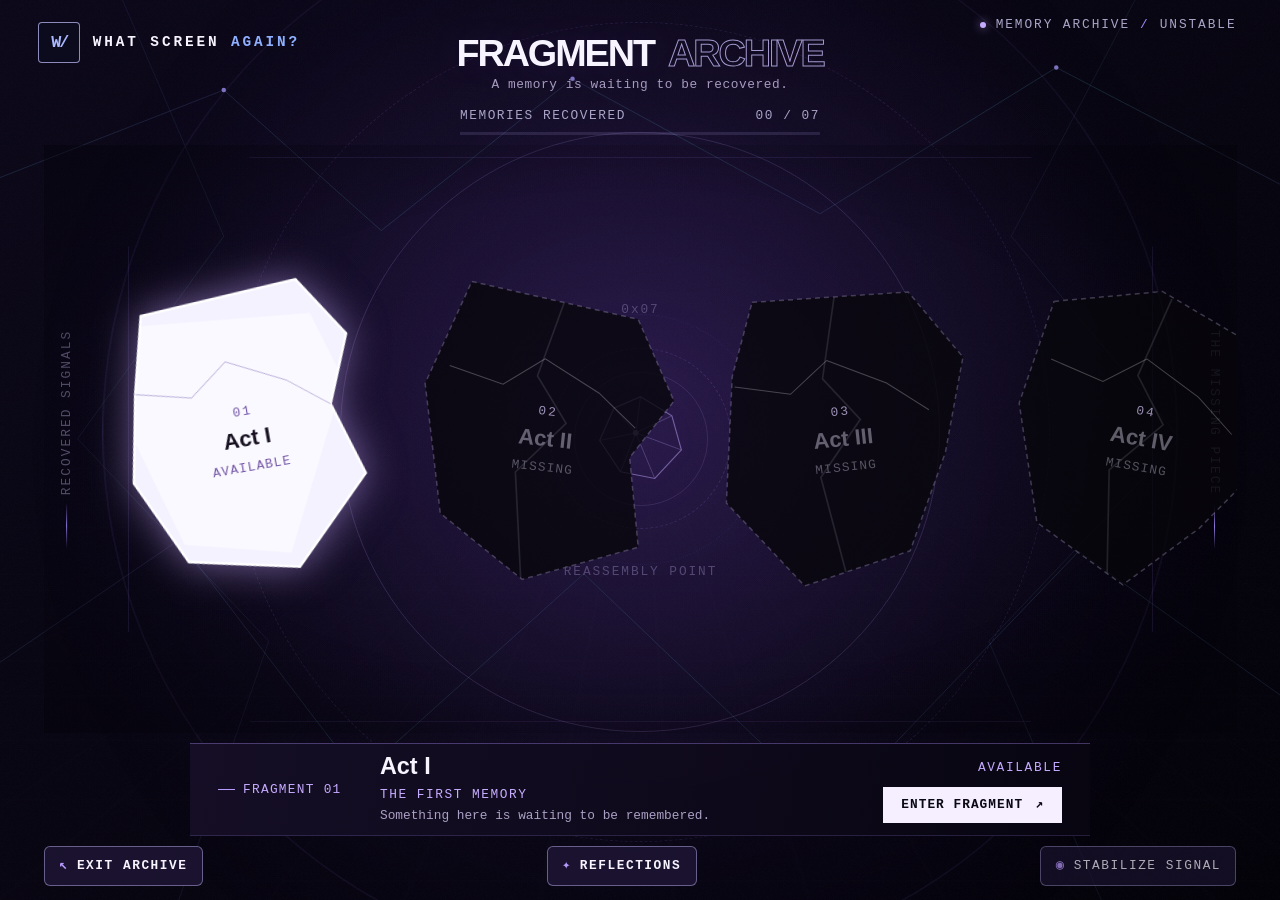
==== commit 984be642: "Add files via upload" ====
--- a/chapters.html
+++ b/chapters.html
@@ -6,9 +6,11 @@
     <meta name="viewport" content="width=device-width, initial-scale=1.0">
     <meta name="theme-color" content="#080711">
     <meta name="description" content="Seven fragments. Seven memories. One broken reality.">
-    <title>Fragments - What Screen Again?</title>
+    <title>Fragment Archive - What Screen Again?</title>
 
+    <link rel="icon" href="art/favicon.svg" type="image/svg+xml">
     <link rel="stylesheet" href="css/chapters.css">
+    <link rel="stylesheet" href="css/brand.css">
 
     <script src="js/progress.js" defer></script>
     <script src="js/page-transition.js" defer></script>
@@ -53,6 +55,11 @@
             </svg>
         </div>
 
+        <a class="wsa-logo archive-logo" href="index.html" aria-label="What Screen Again? — title screen">
+                <span class="wsa-logo-mark" aria-hidden="true">W/</span>
+                <span class="wsa-logo-text">WHAT SCREEN <b>AGAIN?</b></span>
+            </a>
+
         <div class="world-label world-label--top" aria-hidden="true">
             <span class="signal-dot"></span>
             <span>MEMORY ARCHIVE</span>
@@ -60,17 +67,12 @@
             <span>UNSTABLE</span>
         </div>
 
-        <div class="world-coordinate" aria-hidden="true">
-            <span>WSA-07</span>
-            <span>REALITY INDEX: UNKNOWN</span>
-        </div>
-
         <section class="archive-interface" aria-label="Act selection">
             <div class="archive-introduction">
                 <p class="archive-eyebrow">SEVEN PIECES OF A BROKEN WHOLE</p>
                 <h1 class="archive-title">
-                    WHAT SCREEN
-                    <span>AGAIN?</span>
+                    FRAGMENT
+                    <span>ARCHIVE</span>
                 </h1>
                 <p class="archive-subtitle" id="archivePrompt">A memory is waiting to be recovered.</p>
             </div>
@@ -142,7 +144,7 @@
 
                 <div class="inspector-action">
                     <span class="inspector-status" id="actDetailStatus">AVAILABLE</span>
-                    <a class="open-act-link" id="openActLink" href="chapters/chapter-1.html">
+                    <a class="open-act-link" id="openActLink" href="chapters/chapter.html?act=1">
                         <span class="open-act-link-text">ENTER FRAGMENT</span>
                         <span class="open-act-link-arrow" aria-hidden="true">↗</span>
                     </a>
@@ -180,7 +182,7 @@
             </div>
 
             <div class="transition-coordinate">
-                <span>WSA // SYSTEM</span>
+                <span>WHAT SCREEN AGAIN?</span>
                 <span id="transitionStatus">CONNECTION STABLE</span>
             </div>
         </div>
--- a/css/chapters.css
+++ b/css/chapters.css
@@ -7,7 +7,7 @@
     --color-panel-raised: #211b2d;
     --color-text: #f1edf5;
     --color-text-soft: #c2b9ce;
-    --color-muted: #82788f;
+    --color-muted: #aaa1be;
     --color-violet: #b7a0ff;
     --color-violet-bright: #d0bfff;
     --color-violet-deep: #7960b9;
@@ -23,7 +23,7 @@
     --font-body: "Segoe UI", "Helvetica Neue", sans-serif;
     --font-interface: "Consolas", "Courier New", monospace;
 
-    --text-xs: 0.68rem;
+    --text-xs: 0.8rem;
     --text-sm: 0.8rem;
     --text-base: 1rem;
     --text-lg: 1.15rem;
@@ -343,7 +343,7 @@
     .secondary-button {
         min-height: 44px;
         padding: 0.7rem 1rem;
-        font-size: 0.72rem;
+        font-size: 0.8rem;
     }
 }
 
@@ -498,7 +498,8 @@
     position: absolute;
     inset: 0;
     opacity: 0.035;
-    background-image: url("data:image/svg+xml,%3Csvg viewBox='0 0 180 180' xmlns='http://www.w3.org/2000/svg'%3E%3Cfilter id='n'%3E%3CfeTurbulence type='fractalNoise' baseFrequency='.92' numOctaves='3' stitchTiles='stitch'/%3E%3C/filter%3E%3Crect width='100%25' height='100%25' filter='url(%23n)' opacity='.55'/%3E%3C/svg%3E");
+    background-image: url("../art/grain.png");
+    background-size: 128px 128px;
 }
 
 .background-geometry {
@@ -517,7 +518,7 @@
     align-items: center;
     gap: 10px;
     color: #aaa5c7;
-    font-size: clamp(8px, 0.65vw, 10px);
+    font-size: clamp(0.8rem, 0.65vw, 10px);
     letter-spacing: 0.15em;
 }
 
@@ -549,7 +550,7 @@
     gap: 5px;
     opacity: 0.58;
     text-align: right;
-    font-size: 8px;
+    font-size: 0.8rem;
 }
 
 .archive-interface {
@@ -575,7 +576,7 @@
 .archive-eyebrow {
     margin: 0 0 7px;
     color: #c4aaff;
-    font-size: clamp(8px, 0.8vw, 11px);
+    font-size: clamp(0.8rem, 0.8vw, 11px);
     letter-spacing: 0.24em;
 }
 
@@ -600,7 +601,7 @@
 .archive-subtitle {
     margin: 4px 0 0;
     color: #a69bbf;
-    font-size: clamp(10px, 1.3vh, 13px);
+    font-size: clamp(0.8rem, 1.3vh, 13px);
     letter-spacing: 0.045em;
 }
 
@@ -615,7 +616,7 @@
     gap: 12px;
     margin-bottom: 6px;
     color: #aaa5c7;
-    font-size: 10px;
+    font-size: 0.8rem;
     letter-spacing: 0.12em;
 }
 
@@ -664,7 +665,7 @@
     align-items: center;
     gap: 8px;
     color: rgba(169, 161, 204, 0.5);
-    font-size: 8px;
+    font-size: 0.8rem;
     letter-spacing: 0.16em;
     writing-mode: vertical-rl;
 }
@@ -717,7 +718,7 @@
     gap: 12px;
     margin: auto;
     color: var(--muted);
-    font-size: 10px;
+    font-size: 0.8rem;
     letter-spacing: 0.14em;
     text-align: center;
     animation: loading-fade 1.5s ease-in-out infinite alternate;
@@ -778,7 +779,7 @@
 .core-coordinate {
     position: absolute;
     color: rgba(198, 179, 238, 0.68);
-    font-size: 7px;
+    font-size: 0.8rem;
     letter-spacing: 0.15em;
 }
 
@@ -842,7 +843,7 @@
 
 .chapter-number {
     color: #c5aaff;
-    font-size: clamp(8px, calc(var(--fragment-size) * 0.075), 12px);
+    font-size: clamp(0.8rem, calc(var(--fragment-size) * 0.075), 12px);
     letter-spacing: 0.16em;
 }
 
@@ -850,7 +851,7 @@
     max-width: 100%;
     color: var(--white);
     font-family: Arial, Helvetica, sans-serif;
-    font-size: clamp(11px, calc(var(--fragment-size) * 0.125), 22px);
+    font-size: clamp(0.8rem, calc(var(--fragment-size) * 0.125), 22px);
     font-weight: 800;
     line-height: 1.15;
     overflow-wrap: anywhere;
@@ -858,7 +859,7 @@
 
 .chapter-status {
     color: #c7b2ff;
-    font-size: clamp(7px, calc(var(--fragment-size) * 0.055), 10px);
+    font-size: clamp(0.8rem, calc(var(--fragment-size) * 0.055), 10px);
     letter-spacing: 0.09em;
 }
 
@@ -967,7 +968,7 @@
     align-items: center;
     gap: 8px;
     color: #c5aaff;
-    font-size: 10px;
+    font-size: 0.8rem;
     letter-spacing: 0.1em;
     white-space: nowrap;
 }
@@ -994,7 +995,7 @@
 .inspector-subtitle {
     margin: 4px 0 0;
     color: #c7adff;
-    font-size: 10px;
+    font-size: 0.8rem;
     letter-spacing: 0.12em;
 }
 
@@ -1002,7 +1003,7 @@
     max-width: 60ch;
     margin: 2px 0 0;
     color: var(--muted);
-    font-size: 11px;
+    font-size: 0.8rem;
     line-height: 1.45;
 }
 
@@ -1015,7 +1016,7 @@
 
 .inspector-status {
     color: #c5aaff;
-    font-size: 10px;
+    font-size: 0.8rem;
     letter-spacing: 0.13em;
 }
 
@@ -1028,7 +1029,7 @@
     padding: 0 18px;
     color: #0a0913 !important;
     background: #f5efff;
-    font-size: 10px;
+    font-size: 0.8rem;
     font-weight: 800;
     letter-spacing: 0.08em;
     transition: background 250ms ease, box-shadow 250ms ease, transform 250ms ease;
@@ -1055,7 +1056,7 @@
 .archive-hint {
     margin: 0;
     color: rgba(190, 174, 224, 0.66);
-    font-size: 10px;
+    font-size: 0.8rem;
     letter-spacing: 0.14em;
     text-align: center;
 }
@@ -1079,7 +1080,7 @@
     background: transparent;
     border: 0;
     cursor: pointer;
-    font-size: 8px !important;
+    font-size: 0.8rem !important;
     letter-spacing: 0.12em;
     transition: color 250ms ease;
 }
@@ -1298,7 +1299,7 @@
 
 @media (max-width:900px) {
     .fragment-stage-caption {
-        font-size: 7px;
+        font-size: 0.8rem;
     }
 
     .act-inspector {
@@ -1332,7 +1333,7 @@
     }
 
     .archive-eyebrow {
-        font-size: 8px;
+        font-size: 0.8rem;
         letter-spacing: 0.16em;
     }
 
@@ -1341,7 +1342,7 @@
     }
 
     .archive-subtitle {
-        font-size: 11px;
+        font-size: 0.8rem;
     }
 
     .archive-progress {
@@ -1375,7 +1376,7 @@
     }
 
     .inspector-description {
-        font-size: 12px;
+        font-size: 0.8rem;
     }
 
     .inspector-action {
@@ -1384,12 +1385,12 @@
 
     .open-act-link {
         min-height: 42px;
-        font-size: 9px;
+        font-size: 0.8rem;
     }
 
     .archive-hint {
         max-width: 90%;
-        font-size: 8px;
+        font-size: 0.8rem;
         line-height: 1.7;
     }
 
@@ -1399,7 +1400,7 @@
 
     .world-control {
         gap: 5px;
-        font-size: 7px !important;
+        font-size: 0.8rem !important;
     }
 
     .portal-ring--outer {
@@ -1569,7 +1570,7 @@
 .transition-message-text {
     color: #c5c7dc;
     font-family: var(--font-mono, monospace);
-    font-size: clamp(0.65rem, 1.6vw, 0.8rem);
+    font-size: clamp(0.8rem, 1.6vw, 0.8rem);
     font-weight: 600;
     letter-spacing: 0.28em;
     line-height: 1.8;
@@ -1598,7 +1599,7 @@
     gap: 16px;
     color: rgb(185 190 220 / 45%);
     font-family: var(--font-mono, monospace);
-    font-size: 0.58rem;
+    font-size: 0.8rem;
     letter-spacing: 0.13em;
     text-transform: uppercase;
     opacity: 0;
@@ -1822,11 +1823,107 @@
 
 @media (max-width:480px) {
     .transition-coordinate {
-        font-size: 0.5rem;
+        font-size: 0.8rem;
         letter-spacing: 0.08em;
     }
 
     .transition-message {
         gap: 14px;
     }
-}+}
+/* Big spinning / breathing layers get their own compositor layer so they do not repaint each frame. */
+.portal-halo,
+.portal-ring--outer,
+.portal-ring--middle,
+.core-ring--one,
+.core-ring--two,
+.core-ring--three {
+    will-change: transform;
+}
+
+
+/* ---------- Readability pass: shared logo, visible controls ---------- */
+
+.archive-logo {
+    position: absolute;
+    z-index: 30;
+    top: clamp(12px, 2.4vh, 24px);
+    left: clamp(18px, 3vw, 44px);
+}
+
+.world-label--top {
+    justify-self: end;
+}
+
+.world-control {
+    padding: 0.45rem 0.9rem;
+    border: 1px solid rgb(200 190 255 / 45%);
+    border-radius: 6px;
+    background: rgb(30 22 52 / 85%);
+    color: #ece6ff;
+    font-weight: 700;
+}
+
+.world-control:hover,
+.world-control:focus-visible {
+    border-color: #fff;
+    background: rgb(70 52 118 / 95%);
+    color: #fff;
+}
+
+.open-act-link {
+    font-weight: 700;
+}
+
+@media (max-width: 600px) {
+    body.chapters-page {
+        overflow-x: hidden;
+    }
+
+    .archive-logo {
+        top: 10px;
+        left: 14px;
+    }
+
+    .archive-logo .wsa-logo-text {
+        display: none;
+    }
+
+    .archive-logo .wsa-logo-mark {
+        width: 2.2rem;
+        height: 2.2rem;
+    }
+
+    .world-label--top {
+        display: none;
+    }
+
+    .archive-introduction {
+        margin-top: 2.6rem;
+    }
+
+    .archive-eyebrow {
+        letter-spacing: 0.1em;
+    }
+
+    .archive-title {
+        font-size: clamp(1.5rem, 8vw, 2rem);
+    }
+
+    .world-controls {
+        flex-wrap: wrap;
+        gap: 0.4rem;
+        justify-content: center;
+        min-width: 0;
+    }
+
+    .world-control {
+        min-width: 0;
+        padding: 0.4rem 0.6rem;
+        letter-spacing: 0.04em;
+    }
+
+    .archive-hint {
+        letter-spacing: 0.06em;
+    }
+}
--- a/css/brand.css
+++ b/css/brand.css
@@ -0,0 +1,85 @@
+/* One wordmark for the whole site: the "W/" mark plus WHAT SCREEN AGAIN?
+   Markup (same everywhere):
+   <a class="wsa-logo" href="index.html">
+       <span class="wsa-logo-mark" aria-hidden="true">W/</span>
+       <span class="wsa-logo-text">WHAT SCREEN <b>AGAIN?</b></span>
+   </a>
+   Use .wsa-logo--small for footers. */
+
+.wsa-logo {
+    display: inline-flex;
+    align-items: center;
+    gap: 0.8rem;
+    color: #f1f3ff;
+    font-family: Consolas, "Courier New", ui-monospace, monospace;
+    text-decoration: none;
+}
+
+.wsa-logo-mark {
+    display: grid;
+    width: 2.6rem;
+    height: 2.6rem;
+    flex: 0 0 auto;
+    place-items: center;
+    border: 1px solid rgb(195 195 255 / 70%);
+    border-radius: 4px;
+    background: rgb(12 14 32 / 70%);
+    color: #a9b8ff;
+    font-size: 1.05rem;
+    font-weight: 700;
+    letter-spacing: -0.12em;
+    transition: color 200ms ease, background 200ms ease, transform 200ms ease;
+}
+
+.wsa-logo-text {
+    font-size: 0.9rem;
+    font-weight: 700;
+    letter-spacing: 0.2em;
+    white-space: nowrap;
+}
+
+.wsa-logo-text b {
+    color: #8fb0ff;
+    font-weight: inherit;
+}
+
+a.wsa-logo:hover .wsa-logo-mark,
+a.wsa-logo:focus-visible .wsa-logo-mark {
+    background: #8fb0ff;
+    color: #080a14;
+    transform: rotate(-5deg);
+}
+
+a.wsa-logo:focus-visible {
+    outline: 2px solid #8fb0ff;
+    outline-offset: 4px;
+}
+
+.wsa-logo--small {
+    gap: 0.55rem;
+}
+
+.wsa-logo--small .wsa-logo-mark {
+    width: 1.8rem;
+    height: 1.8rem;
+    font-size: 0.8rem;
+}
+
+.wsa-logo--small .wsa-logo-text {
+    font-size: 0.8rem;
+}
+
+@media (max-width: 520px) {
+    .wsa-logo-text {
+        font-size: 0.8rem;
+        letter-spacing: 0.14em;
+    }
+}
+
+/* On phones the corner logos show only the mark, so they never collide with other controls. */
+@media (max-width: 600px) {
+    .intro-logo .wsa-logo-text,
+    .shelf-logo .wsa-logo-text {
+        display: none;
+    }
+}
